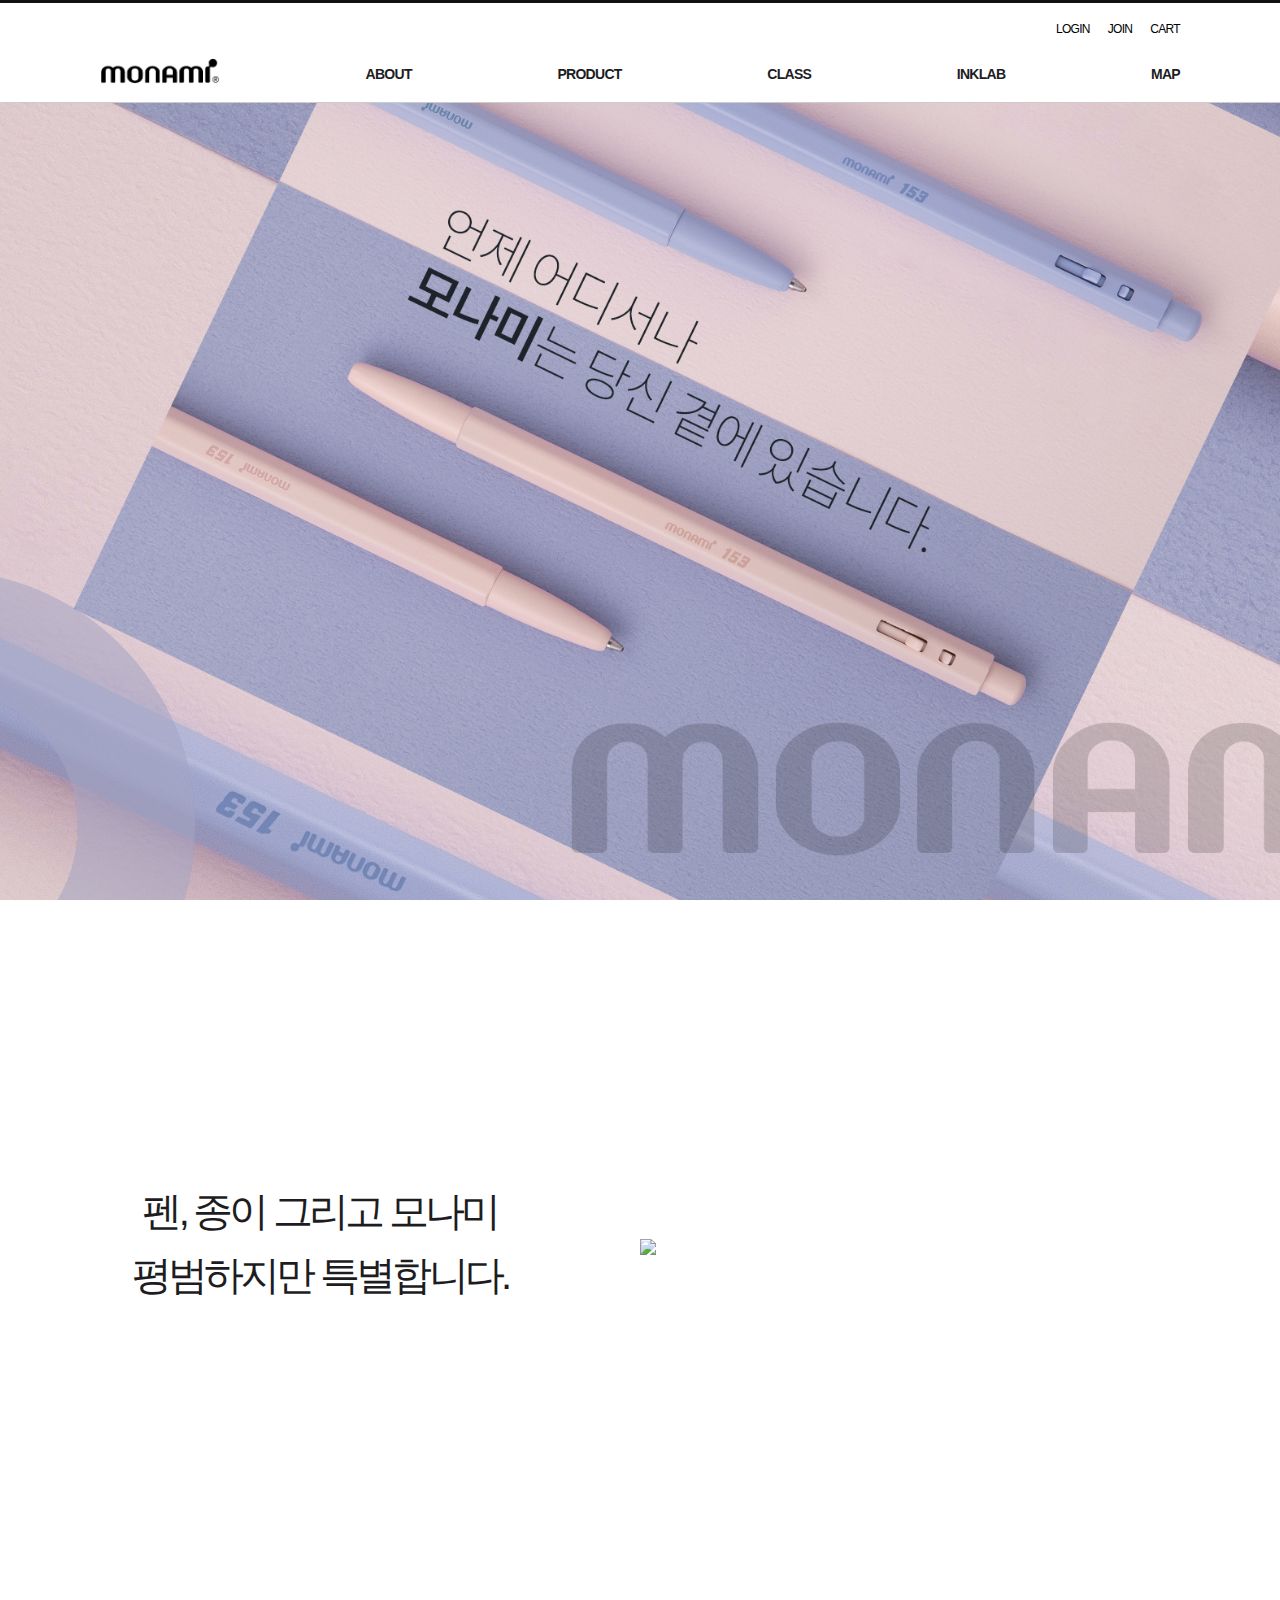
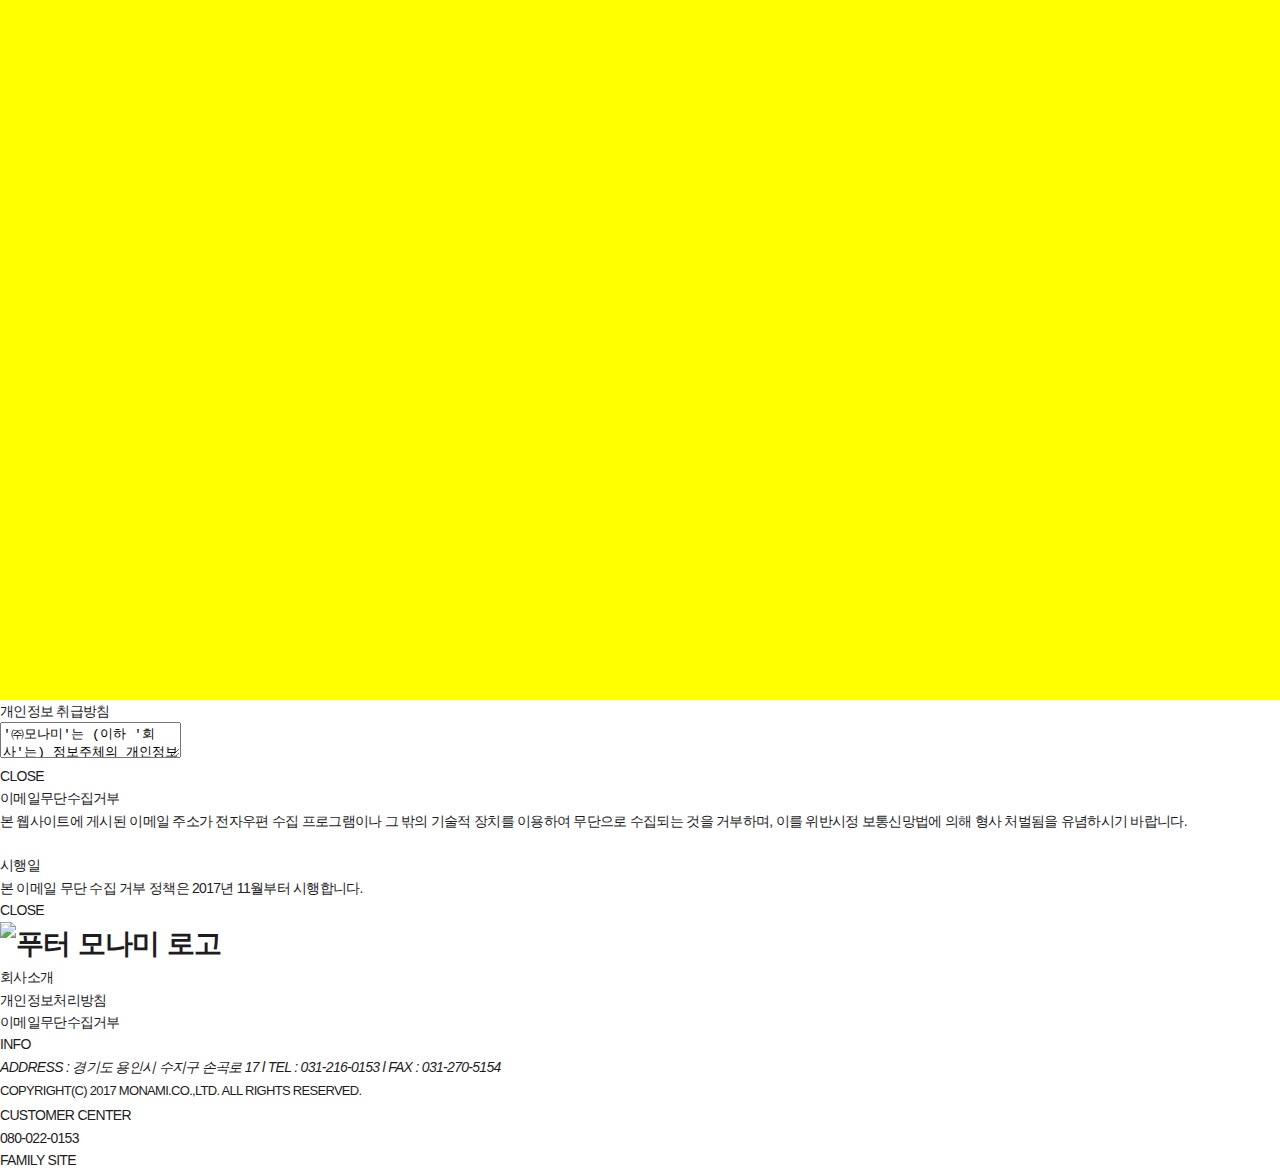
==== about.html @ 5be0d960 "모나미 index 페이지 완성" ====
<!DOCTYPE html>
<html lang="en">
<head>
    <meta charset="UTF-8">
    <meta name="viewport" content="width=device-width, initial-scale=1.0">
    <link rel="stylesheet" href="css/default.css">
    <link rel="stylesheet" href="css/style.css">
    <script src="https://ajax.googleapis.com/ajax/libs/jquery/3.5.1/jquery.min.js"></script>
    <link href="https://fonts.googleapis.com/css2?family=Roboto:wght@100;300;500;900&display=swap" rel="stylesheet">
    <title>about</title>
</head>
<body>
    <div class="main__container">
    <header>

            <nav class="local-nav">
                <div class="local-nav-links">
                    <a href="#">LOGIN</a>
                    <a href="#">JOIN</a>
                    <a href="#">CART</a>
                </div><!--end of local-nav-links-->
            </nav><!--end of local-nav-->

            <nav class="global-nav">
                <div>
                    <ul class="global-nav-links">
                        <a href="index.html" class="product-name"><img src="images/logo.png"></a>
                        <li class="drop"><a href="#" class="global-nav-item">ABOUT</a></li>
                        <li><a href="#" class="global-nav-item">PRODUCT</a></li>
                        <li><a href="#" class="global-nav-item">CLASS</a></li>
                        <li><a href="#" class="global-nav-item">INKLAB</a></li>
                        <li><a href="#" class="global-nav-item">MAP</a></li>
                    </ul>
                </div><!--end of global-nav-links-->
            </nav><!--end of global-nav-->
    </header>

    <section class="about__main">
    </section>

    
    <section class="about__con1">
            <!-- <nav class="about__con1__tit">모나미 소개</nav> -->
            <h2>펜, 종이 그리고 <b>모나미</b><br>평범하지만 특별합니다.</h2>
            <a><img src="images/paper_bg.jpg" /></a>
    </section>

    <section class="about__con2">
        <div></div>
    </section>

    <div class="foot">
	<div class="foot_pop">
		<div class="privacy">
			<div class="title">개인정보 취급방침</div>
			<div class="textarea">
				<textarea readonly="readonly">'㈜모나미'는 (이하 '회사'는) 정보주체의 개인정보를 중요시하며, "정보통신망 이용촉진 및 정보보호"에 관한 법률을 준수하고 있습니다. 회사는 개인정보취급방침을 통하여 고객님께서 제공하시는 개인정보가 어떠한 용도와 방식으로 이용되고 있으며, 개인정보보호를 위해 어떠한 조치가 취해지고 있는지 알려드립니다. 회사는 개인정보취급방침을 개정하는 경우 웹사이트 공지사항(또는 개별공지)을 통하여 공지할 것입니다.
＊ ㈜모나미의 개인정보 처리방침은 다음과 같은 내용을 담고 있습니다.

1. 수집하는 개인정보 항목 및 수집방법 
회사는 제품 문의, 제안사항, 불만사항 접수 등을 위해 아래와 같은 개인정보를 수집하고 있습니다. 
- 필수항목 : 이름, 이메일
- 선택항목 : 연락처
(단, 정보주체의 기본적 인권 침해의 우려가 있는 민감한 인종 및 민족, 사상 및 신조, 출신지 및 본적지, 정치적 성향 및 범죄기록,건강상태 및 성생활 등의 개인정보는 수집하지 않습니다.) 
또한, 서비스 이용 과정에서 아래와 같은 정보들이 생성되어 수집될 수 있습니다.
- 개인정보 추가 수집에 대해 별도 동의를 받는 경우 
- 수집방법 : 홈페이지 ’문의하기(Contact Us)’ 서비스를 통한 수집

2. 개인정보 수집 및 이용목적
회사는 수집한 개인정보를 다음의 목적을 위해 활용합니다.
이용목적 : 질의자가 문의한 답변 전달, 본인의 의사표시 사항 처리, 불만사항 처리, 기타 원활한 의사소통 경로 확보 (이용 목적이 변경될 시에는 사전동의를 구할 예정입니다.)

3. 개인정보의 제공 및 공유
회사는 정보주체들의 개인정보를 개인정보의 수집목적 및 이용목적에서 고지한 범위내에서 사용하며, 정보주체의 사전 동의 없이는 범위를 초과하여 이용하거나 원칙적으로 정보주체의 개인정보를 외부에 공개하지 않습니다. 다만, 아래의 경우에는 예외로 합니다. 
- 정보주체들이 사전에 동의한 경우
- 법령의 규정에 의거하거나, 수사 목적으로 법령에 정해진 절차와 방법에 따라 수사기관의 요구가 있는 경우

4. 개인정보의 보유 및 이용기간
정보주체 개인정보는 원칙적으로, 개인정보의 수집 및 이용목적이 달성된 후에는 해당 정보를 지체 없이 파기합니다. 단, ‘회사’ 내부 방침 또는 정보주체로부터 개인정보 수집 시 동의 받은 개인정보 보유/이용기간, 관련법령의 규정 내에서 개인정보를 처리/보유합니다. 일정기간 동안 보존해야 하는 정보에 대해 아래와 같은 사유로 인하여 보존하고 있습니다.
- 보존항목 : (필수) 이름, 이메일, 제목, 내용 / (선택) 연락처, 첨부파일 
- 보유근거 : 정보주체 동의
- 보유 및 이용기간 : 3년

5. 개인정보의 파기절차 및 방법
회사는 원칙적으로 개인정보수집 및 이용목적이 달성된 후에는 해당정보를 지체없이 파기합니다. 파기절차 및 방법은 다음과 같습니다.
- 파기절차 
 : 정보주체가 서비스 신청, 문의상담 등을 위하여 입력하신 정보는 목적이 달성된 후 별도의 DB로 옮겨져(종이의 경우 별도의 서류함) 내부 방침 및 기타 관련 법령에 의한 정보보호 사유에 따라(보유 및 이용기간 참조) 일정기간 저장된 후 파기되어집니다.
 : 동 개인정보는 법률에 의한 경우가 아니고서는 보유되어지는 이외의 다른 목적으로 이용되지 않습니다. 
- 파기방법 
 : 전자적 파일형태로 저장된 개인정보는 기록을 재생할 수 없는 기술적 방법을 사용하여 삭제합니다.
 : 종이에 출력된 개인정보는 분쇄기로 분쇄하거나 소각합니다. 

6. 정보주체 및 법정대리인의 권리와 그 행사방법
정보주체는 언제든지 등록되어 있는 자신의 개인정보를 조회하거나 수정할 수 있으며 삭제를 요청할 수 있습니다.
혹은 개인정보보호책임자에게 서면, 전화 또는 이메일로 정정을 요청하시면, 본인 확인 절차 후에 조치하겠습니다. 
정보주체가 개인정보의 오류 등에 대한 정정 또는 삭제를 요구한 경우에는 회사는 정정 또는 삭제를 완료할 때까지 당해 개인정보를 이용하거나 제공하지 않습니다.
권리 행사는 정보주체의 법정대리인이나 위임을 받은 자 등 대리인을 통하여 하실 수 있습니다. 이 경우 개인정보 보호법 시행규칙 별지 제11호 서식에 따른 위임장을 제출하셔야 합니다.

7. 개인정보 자동 수집장치의 설치,운영 및 그 거부에 관한 사항
당사는 쿠키를 사용하지 않습니다. 

8. 개인정보 보호책임자 및 담당부서 안내  
회사는 고객의 개인정보를 보호하고 개인정보와 관련한 불만을 처리하기 위하여 아래와 같이 관련 부서 및 개인정보관리책임자를 지정하고 있습니다. 
- 개인정보담당부서 
  : 부서명 : 마케팅팀
  : 전화번호 : 080-022-0153 / 031-216-0153 
  : 이메일 : help2@monami.com 
- 개인정보보호책임자
  : 성명 : 신동호 팀장
  : 전화번호 : 080-022-0153
  : 이메일 : dhshin@monami.com 

귀하께서는 회사의 서비스를 이용하시며 발생하는 모든 개인정보보호 관련 민원을 개인정보관리책임자 혹은 담당부서로 신고하실 수 있습니다. 회사는 정보주체들의 신고사항에 대해 신속하게 충분한 답변을 드릴 것입니다. 기타 개인정보침해에 대한 신고나 상담이 필요하신 경우에는 아래 기관에 문의하시기 바랍니다. 
개인분쟁조정위원회 (http://www.1336.or.kr)
정보보호마크인증위원회 (http://www.eprivacy.or.kr)
대검찰청 인터넷범죄수사센터 (http://icic.sppo.go.kr)
경찰청 사이버테러대응센터 (http://www.ctrc.go.kr) 

9. 고지의 의무
현 개인정보 처리방침 내용 추가, 삭제 및 수정이 있을 시에는 개정 최소 7일전부터 홈페이지의 ‘공지사항’을 통해 고지할 것입니다. 
개인정보취급방침 시행일자 : 2018년 08월 02일 
 </textarea>
			</div>
			<div class="btn_close"><a>CLOSE</a></div>
		</div>
		<div class="email">
			<div class="title">이메일무단수집거부</div>
			<div class="textarea">
				본 웹사이트에 게시된 이메일 주소가 전자우편 수집 프로그램이나 그 밖의 기술적 장치를 이용하여 무단으로 수집되는 것을 거부하며, 이를 위반시정 보통신망법에 의해 형사 처벌됨을 유념하시기 바랍니다.
<br><br>
<div class="tit">시행일</div>

본 이메일 무단 수집 거부 정책은 2017년 11월부터 시행합니다.
			</div>
			<div class="btn_close"><a>CLOSE</a></div>
		</div>
	</div>
	<div class="foot_top">
		<h1><img src="/images/common/foot_logo.jpg" alt="푸터 모나미 로고"></h1>
		<ul class="fm">
			<li><a href="/about/ceo.php">회사소개</a></li>
			<li><a class="privacy_pop">개인정보처리방침</a></li>
			<li><a class="email_pop">이메일무단수집거부</a></li>
		</ul>
	</div>
	<div class="foot_btm">
		<div class="info">
			<div class="tit">INFO</div>
			<address>
				ADDRESS : 경기도 용인시 수지구 손곡로 17 <span>l</span>
				TEL : 031-216-0153 <span>l</span>
				FAX : 031-270-5154
			</address>
			<p class="copy">COPYRIGHT(C) 2017 MONAMI.CO.,LTD. ALL RIGHTS RESERVED.</p>
		</div>
		<div class="cc">
			<div class="tit">CUSTOMER CENTER</div>
			<div class="cc_tel">080-022-0153</div>
		</div>
		<div class="fam_site">
			<a>FAMILY SITE</a>
			<ul style="display: none;">
				<li><a href="http://www.monamimall.com" target="_blank">모나미몰</a></li>
				<li><a href="http://www.mon-arte.com" target="_blank">모나르떼</a></li>
				<li><a href="http://monamiconcept.com" target="_blank">모나미 컨셉스토어</a></li>
				<li><a href="http://www.hangso.co.kr" target="_blank">주식회사 항소</a></li>
				<li><a href="http://www.monamistation.com/main.do" target="_blank">모나미 스테이션</a></li>
				<li><a href="http://www.monami.co.kr/art_contest/contest/introduction.asp" target="_blank">환경사랑 미술대회</a></li>
				<li><a href="http://mpms.monami.com" target="_blank">모나미 기업서비스</a></li>
			</ul>
		</div>
	</div>

</div>
    <script src="js/index.js"></script>
    </a>
</body>
</html>
---- css/default.css ----
@charset 'utf-8';

html {
	font-family: 'Apple SD Gothic Neo', Roboto, 'Noto Sans KR', NanumGothic, 'Malgun Gothic', sans-serif;
	line-height: 1.2;
	word-wrap: break-word;
	font-weight: 400;
	font-family: 'Noto Sans KR', sans-serif;
    font-size:14px;
}
body {
	-webkit-font-smoothing: antialiased;
	overflow-x: hidden;
    color:rgb(29,29,31);
    letter-spacing: -0.05em;
	background: white;
}
html, body, div, span, applet, object, iframe,
h1, h2, h3, h4, h5, h6, p, blockquote, pre,
a, abbr, acronym, address, big, cite, code,
del, dfn, em, img, ins, kbd, q, s, samp,
small, strike, strong, sub, sup, tt, var,
b, u, i, center,
dl, dt, dd, ol, ul, li,
fieldset, form, label, legend,
table, caption, tbody, tfoot, thead, tr, th, td,
article, aside, canvas, details, embed,
figure, figcaption, footer, header, hgroup,
menu, nav, output, ruby, section, summary,
time, mark, audio, video {
	margin: 0;
	padding: 0;
	border: 0;
	line-height: 1.6;
	
}
article, aside, details, figcaption, figure, footer, header, hgroup, menu, nav, section {
	display: block;
}
div, span, article, section, header, footer, aside, p, ul, li, fieldset, legend, label, a, nav, form {
	box-sizing: border-box;
	color:rgb(29,29,31);
    text-decoration: none;
}
ol, ul, li {
	list-style: none;
}
table {
	border-collapse: collapse;
	border-spacing: 0;
}
img {
	max-width: 100%;
	height: auto;
	border: 0;
}
button {
	border: 0;
	background: transparent;
	cursor: pointer;
}
---- css/style.css ----
/************************************ 내부 스타일 넣기 시작 *************************************/
p{
    line-height: 2;
    font-size:13px;
    color:rgb(29,29,31);
}

a{
    color:rgb(29,29,31);
    text-decoration: none;
    cursor: pointer;
}

h2{
  font-size:40px;
  font-weight: 300;
  margin-bottom: 15px;
}

video{
  min-width: 100%;
  z-index: 1;
}
header{
  width:100%;
  height: 100px;
  position: fixed;
  z-index: 4;
}

.main__container header{
  width:100%;
  background:white;
  border-top:3px solid #111;
  top:0;
  left:0;
  width:100%;
  position: relative;
  position: fixed;
  box-sizing: content-box;
}

.about__main{
  margin-top:100px;
  height: 800px;
  background-image: url('../images/about_main.jpg');
  background-size:cover;
  background-repeat: no-repeat;
  background-position:center;
  display: flex;
  justify-content: center;
  align-items: center;
}

.local-nav {
	position: absolute;
	top: 0px;
	left: 0;
	z-index: 10;
	width: 100%;
	height: 54px;
	padding: 0 1rem;
}

.global-nav {
	position: absolute;
	top: 55px;
	left: 0;
	z-index: 11;
	width: 100%;
	height: 45px;
	padding: 0 1rem;
	border-bottom: 1px solid rgba(0,0,0,0.2);
}

.global-nav-links, .local-nav-links{
    display:flex; /* flex를 써주면 자동가로정렬 */
    align-items: center; /* 아이템 수직 가운데 정렬 */
    justify-content: flex-end;
    height: 100%; /* 부모요소와 같게 높이를 맞춰줘야 수직으로 가운데 정렬이 가능 */
    max-width: 1080px;
    margin:0 auto;
}


.global-nav-links{
    justify-content: space-between; /* 컨텐츠를 같은 간격으로 띄워주기 */
    font-weight:600;
}

.product-name{
  width:120px;
}


.local-nav-links a:not(.product-name){ /* :not() 괄호안의 요소를 제외하고 css 적용 */
    margin-left:1.5em;
    /* color:#9b9a9a; */
    color:black;
    font-size:12px;
}

.logo{
   width:100px;
   height: 50px;
   position: absolute;
   top:10%;
   left:2%;
}

.main_con{
    height: 100vh;
    width: 100%;
    background: #fff;
    overflow: hidden;
}


/*************************drop down 메뉴*********************************/

.drop{
  position: relative;
}

.drop .global-nav-item:hover{
  display: block;
}

.dropmenu{
  position: absolute;
  top:50px;
  display: none;
  background:white;
  width:100%;
}




/****************************** index menu 애니메이션 *******************************/

.container a {
  display: inline-block;
  position: relative;
  text-align: center;
  color: rgb(29,29,31);
  text-decoration: none;
  font-size: 30px;
  overflow: hidden;
  top: 5px;
}
.container a:after {
  content: "";
  position: absolute;
  background: #ff5252;
  height: 2px;
  width: 0%;
  transform: translateX(-50%);
  left: 50%;
  bottom: 0;
  -webkit-transition: 0.35s ease;
  transition: 0.35s ease;
}
.container a:hover:after, .container a:focus:after, .container a:active:after {
  width: 100%;
}



.button_container {
  position: fixed;
  top: 5%;
  right: 2%;
  height: 27px;
  width: 35px;
  cursor: pointer;
  z-index: 100;
  transition: opacity 0.25s ease;
}
.button_container:hover {
  opacity: 0.7;
}
.button_container.active .top {
  transform: translateY(11px) translateX(0) rotate(45deg);
  background: #fff;
}
.button_container.active .middle {
  opacity: 0;
  background: #fff;
}
.button_container.active .bottom {
  transform: translateY(-11px) translateX(0) rotate(-45deg);
  background: #fff;
}
.button_container span {
  background: white;
  border: none;
  height: 1px;
  width: 100%;
  position: absolute;
  top: 0;
  left: 0;
  transition: all 0.35s ease;
  cursor: pointer;
}
.button_container span:nth-of-type(2) {
  top: 11px;
}
.button_container span:nth-of-type(3) {
  top: 22px;
}

.button_container_black{
  display: none;
}

.overlay {
  position: fixed;
  z-index: 3;
  background: rgb(29,29,31);
  top: 0;
  left: 0;
  width: 100%;
  height: 0%;
  opacity: 0;
  visibility: hidden;
  transition: opacity 0.35s, visibility 0.35s, height 0.35s;
  overflow: hidden;
}
.overlay.open {
  opacity: 0.9;
  visibility: visible;
  height: 100%;
}
.overlay.open li {
          animation: fadeInRight 0.5s ease forwards;
          animation-delay: 0.35s;
}
.overlay.open li:nth-of-type(2) {
          animation-delay: 0.4s;
}
.overlay.open li:nth-of-type(3) {
          animation-delay: 0.45s;
}
.overlay.open li:nth-of-type(4) {
          animation-delay: 0.5s;
}


.overlay nav{
  position: relative;
  height: 40%;
  top: 50%;
  transform: translateY(-50%);
  font-family: 'Noto Sans KR', sans-serif;
  font-size:20px;
  font-weight: 100;
  text-align: center;
}
.overlay ul {
  list-style: none;
  padding: 0;
  margin: 0 auto;
  display: inline-block;
  position: relative;
  height: 100%;
}
.overlay ul li {
  display: block;
  height: 25%;
  height: calc(100% / 4);
  min-height: 20px;
  position: relative;
  opacity: 0;
}
.overlay ul li a {
  display: block;
  position: relative;
  color: #fff;
  text-decoration: none;
  overflow: hidden;
}
.overlay ul li a:hover:after, .overlay ul li a:focus:after, .overlay ul li a:active:after {
  width: 100%;
}
.overlay ul li a:after {
  content: "";
  position: absolute;
  bottom: 0;
  left: 50%;
  width: 0%;
  transform: translateX(-50%);
  height: 3px;
  background: #fff;
  transition: 0.35s;
}


/*********************** about__con영역 *************************/

.about__con1__tit{
  font-family: 'Roboto';
  font-size:35px;
  font-weight: 900px;
  letter-spacing: -3px;
  border-bottom:3px solid #111;
  width:100%;
  text-align:right;
  margin-bottom:50px;
}


.about__con1{
  display: flex;
  align-items: center;
  /* max-width: 1080px; */
  height: 700px;
  margin:0 auto;
}


.about__con1 h2{
  width: 50%;
  letter-spacing: -3.8px;
  text-align: center;
}

.about__con1 a{
  width:50%;
}

.about__con2{
  display: flex;
  justify-content: center;
  align-items: center;
  max-width: 100%;
  height: 700px;
  background-color: yellow;
}



/***************************** footer 영역*****************************/
footer{
  display:flex; 
  flex-direction:column;
}

.footer__con{
  flex:1 auto;
  height: 200px;
  background:black;
}

@-webkit-keyframes fadeInRight {
  0% {
    opacity: 0;
    left: 20%;
  }
  100% {
    opacity: 1;
    left: 0;
  }
}

@keyframes fadeInRight {
  0% {
    opacity: 0;
    left: 20%;
  }
  100% {
    opacity: 1;
    left: 0;
  }
}



/* 모바일에 사용될 미디어쿼리
@media (max-width: 768px) {
  .button_container {
    display: block;
    top: 7%;
    height: 22px;
    width: 30px;
  }

  .button_container.active .top {
    background: black;
  }
  .button_container.active .middle {
    background: black;
  }
  .button_container.active .bottom {
    background:black;
  }
  .button_container span {
    background: black;
  }
  .global-nav li{
    display: none;
  }
  .button_container{
    top:60px;
  }
} */
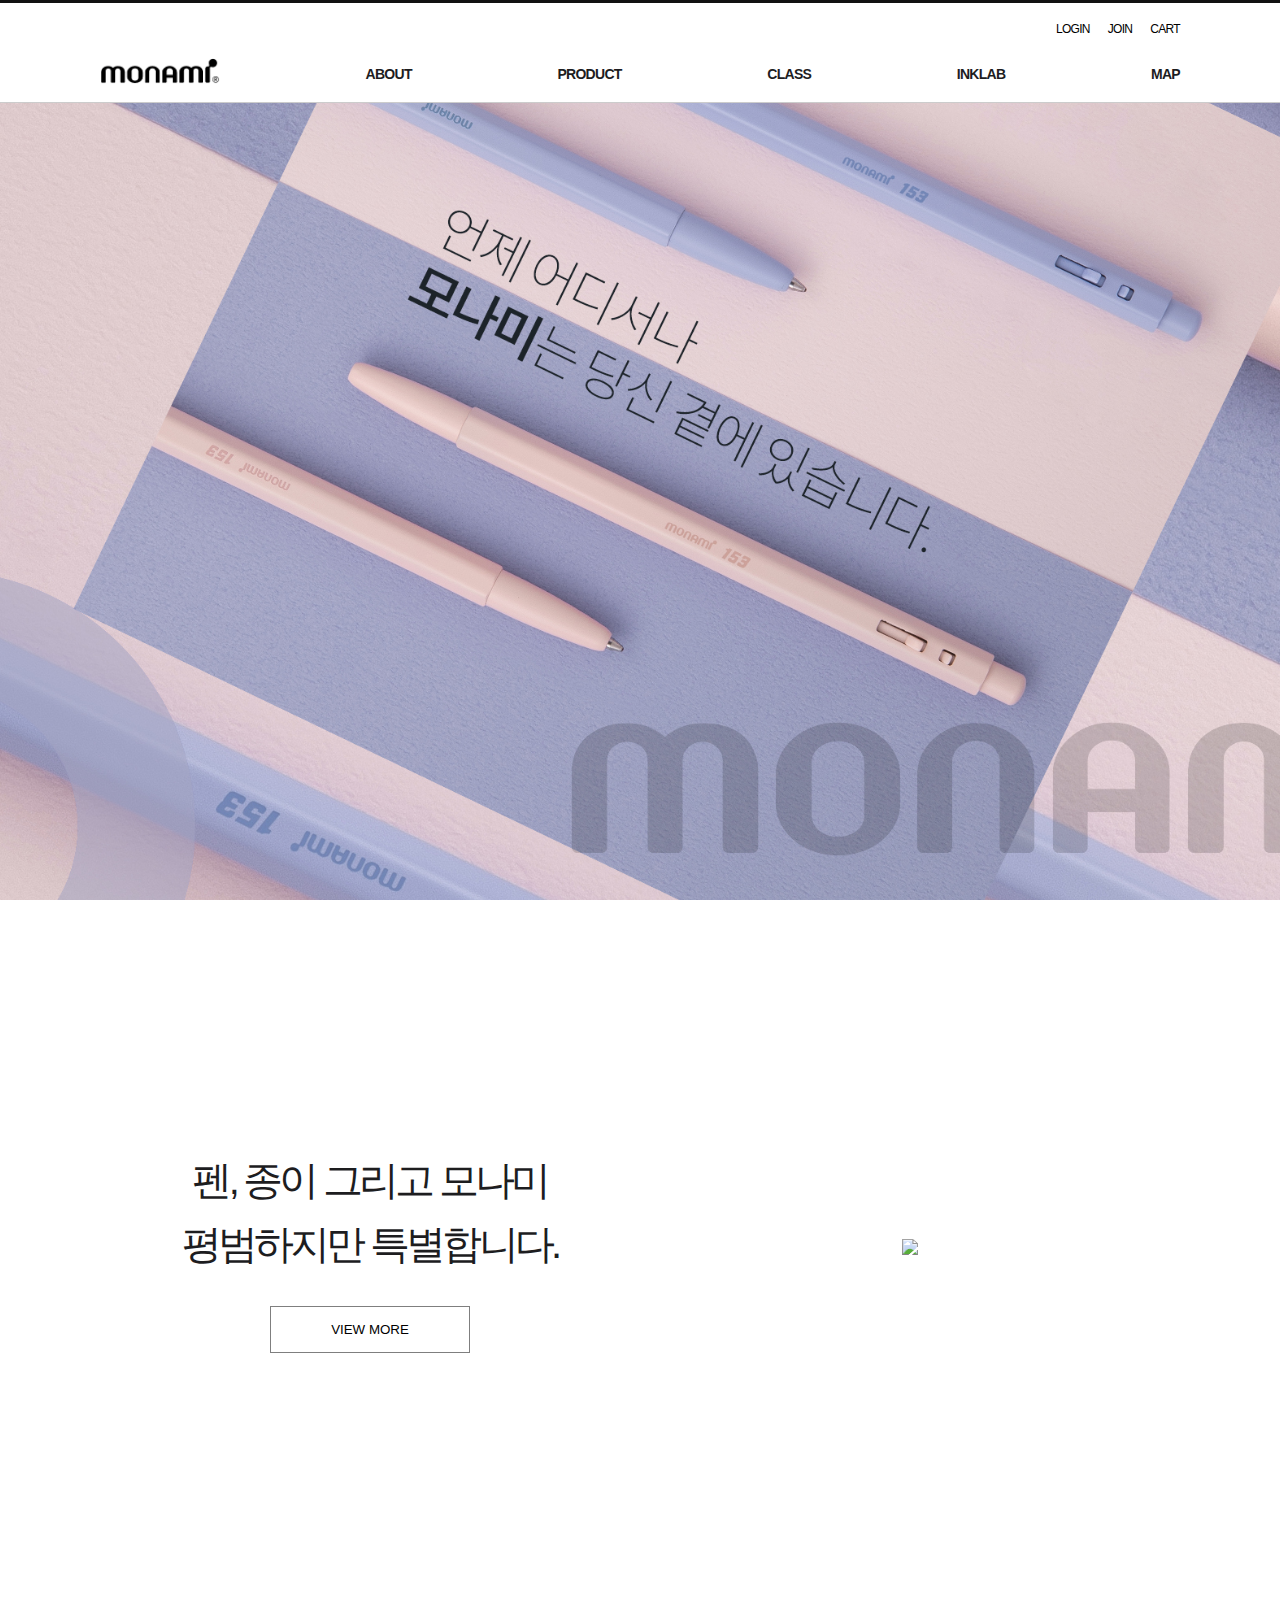
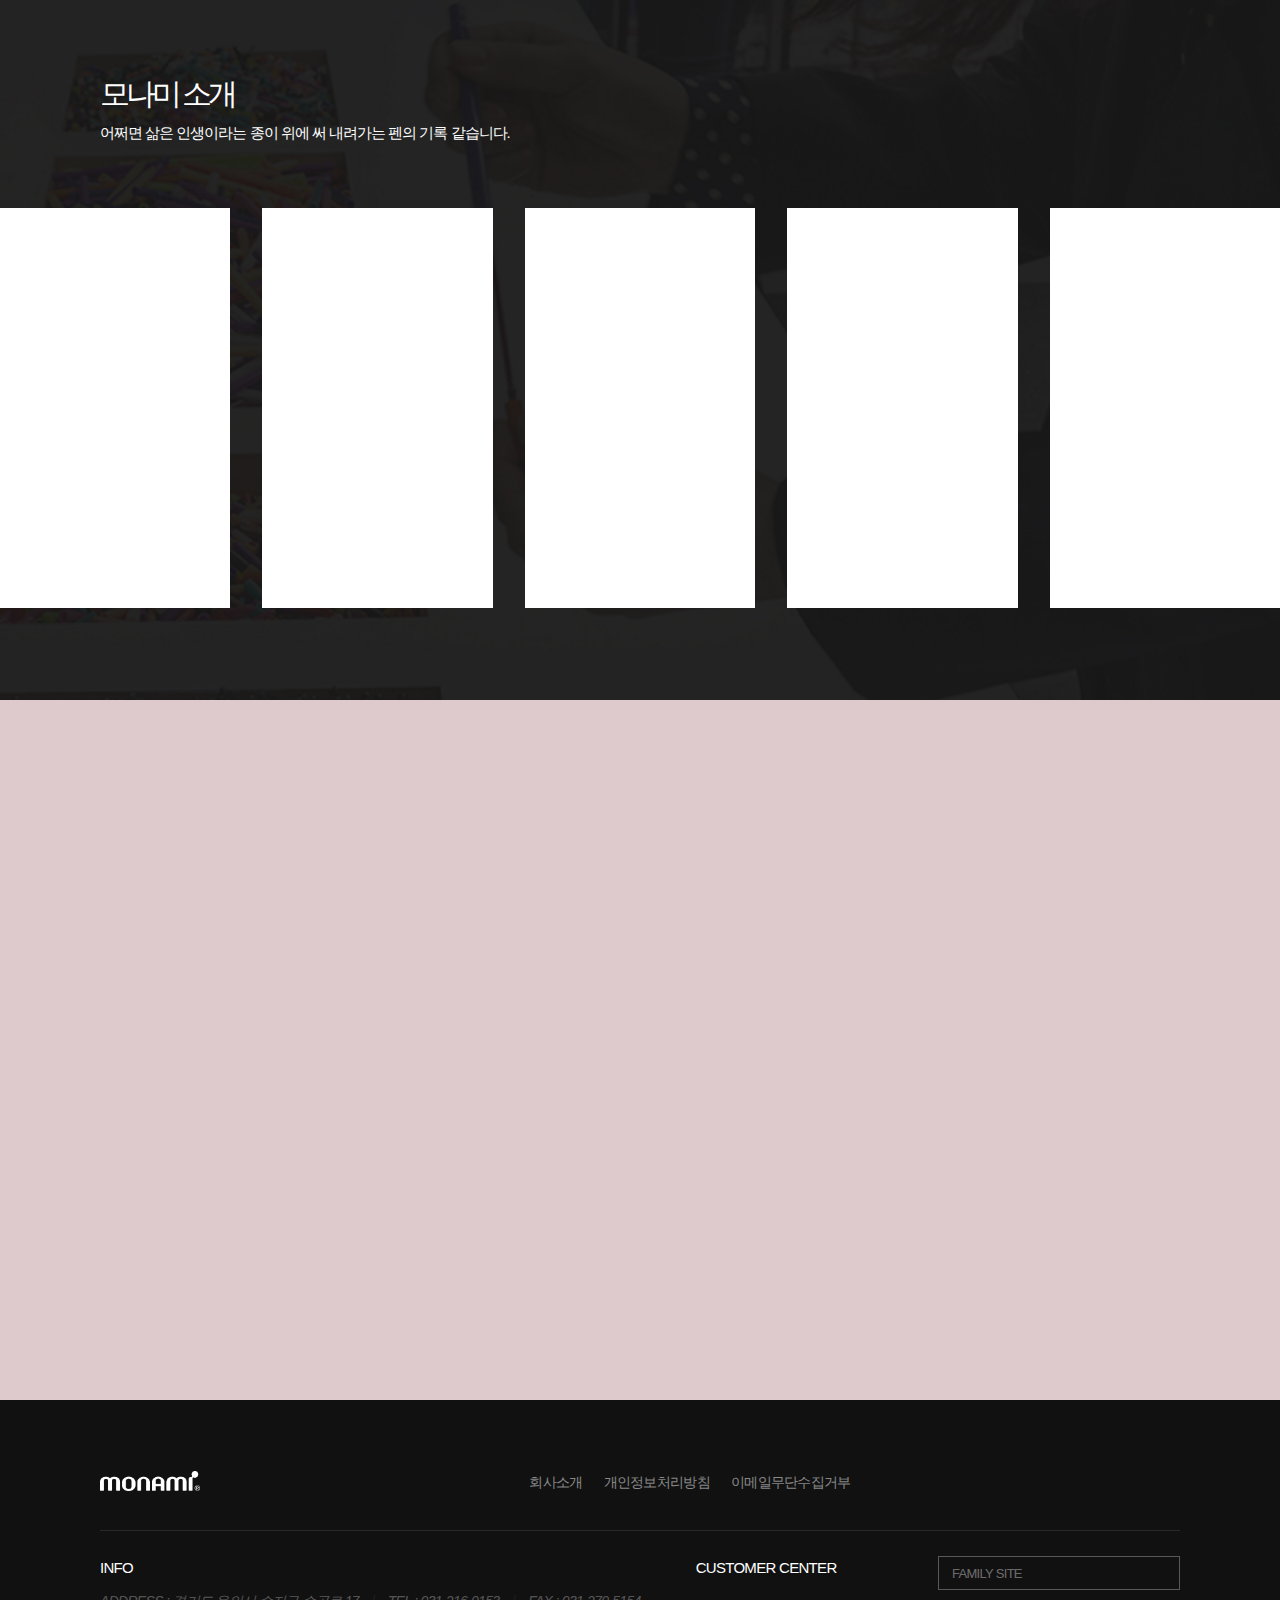
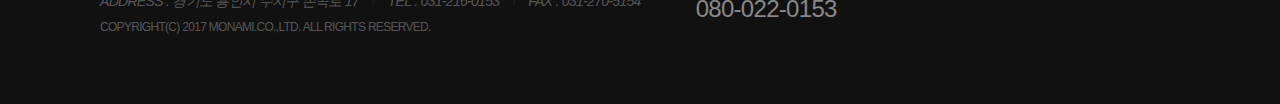
==== commit 0d4e120f: "about_con2 추가" ====
--- a/about.html
+++ b/about.html
@@ -40,86 +40,109 @@
 
     
     <section class="about__con1">
-            <!-- <nav class="about__con1__tit">모나미 소개</nav> -->
+        <div>
             <h2>펜, 종이 그리고 <b>모나미</b><br>평범하지만 특별합니다.</h2>
+            <button class="view__more">VIEW MORE </button>
+        </div>
+        <div>
             <a><img src="images/paper_bg.jpg" /></a>
+        </div>
     </section>
 
     <section class="about__con2">
-        <div></div>
-    </section>
-
+        <div class="about__con2__tit">
+            <nav>모나미 소개</nav>
+            <p>어쩌면 삶은 인생이라는 종이 위에 써 내려가는 펜의 기록 같습니다.</p>
+        </div> 
+        <div class="about__con2__img">
+            <!-- <a><img src="http://monamiconcept.com/wp-content/uploads/2017/12/mnm_96A5477_2.jpg"></a>
+            <a><img src="http://monamiconcept.com/wp-content/uploads/2017/12/mnm_96A5477_2.jpg"></a>
+            <a><img src="http://monamiconcept.com/wp-content/uploads/2017/12/mnm_96A5477_2.jpg"></a> -->
+            <a></a>
+            <a></a>
+            <a></a>
+            <a></a>
+            <a></a>
+        </div>
+    </section>
+
+    <section class="about__con3">
+
+    </section>
+
+
+    <footer>
     <div class="foot">
 	<div class="foot_pop">
 		<div class="privacy">
 			<div class="title">개인정보 취급방침</div>
 			<div class="textarea">
-				<textarea readonly="readonly">'㈜모나미'는 (이하 '회사'는) 정보주체의 개인정보를 중요시하며, "정보통신망 이용촉진 및 정보보호"에 관한 법률을 준수하고 있습니다. 회사는 개인정보취급방침을 통하여 고객님께서 제공하시는 개인정보가 어떠한 용도와 방식으로 이용되고 있으며, 개인정보보호를 위해 어떠한 조치가 취해지고 있는지 알려드립니다. 회사는 개인정보취급방침을 개정하는 경우 웹사이트 공지사항(또는 개별공지)을 통하여 공지할 것입니다.
-＊ ㈜모나미의 개인정보 처리방침은 다음과 같은 내용을 담고 있습니다.
-
-1. 수집하는 개인정보 항목 및 수집방법 
-회사는 제품 문의, 제안사항, 불만사항 접수 등을 위해 아래와 같은 개인정보를 수집하고 있습니다. 
-- 필수항목 : 이름, 이메일
-- 선택항목 : 연락처
-(단, 정보주체의 기본적 인권 침해의 우려가 있는 민감한 인종 및 민족, 사상 및 신조, 출신지 및 본적지, 정치적 성향 및 범죄기록,건강상태 및 성생활 등의 개인정보는 수집하지 않습니다.) 
-또한, 서비스 이용 과정에서 아래와 같은 정보들이 생성되어 수집될 수 있습니다.
-- 개인정보 추가 수집에 대해 별도 동의를 받는 경우 
-- 수집방법 : 홈페이지 ’문의하기(Contact Us)’ 서비스를 통한 수집
-
-2. 개인정보 수집 및 이용목적
-회사는 수집한 개인정보를 다음의 목적을 위해 활용합니다.
-이용목적 : 질의자가 문의한 답변 전달, 본인의 의사표시 사항 처리, 불만사항 처리, 기타 원활한 의사소통 경로 확보 (이용 목적이 변경될 시에는 사전동의를 구할 예정입니다.)
-
-3. 개인정보의 제공 및 공유
-회사는 정보주체들의 개인정보를 개인정보의 수집목적 및 이용목적에서 고지한 범위내에서 사용하며, 정보주체의 사전 동의 없이는 범위를 초과하여 이용하거나 원칙적으로 정보주체의 개인정보를 외부에 공개하지 않습니다. 다만, 아래의 경우에는 예외로 합니다. 
-- 정보주체들이 사전에 동의한 경우
-- 법령의 규정에 의거하거나, 수사 목적으로 법령에 정해진 절차와 방법에 따라 수사기관의 요구가 있는 경우
-
-4. 개인정보의 보유 및 이용기간
-정보주체 개인정보는 원칙적으로, 개인정보의 수집 및 이용목적이 달성된 후에는 해당 정보를 지체 없이 파기합니다. 단, ‘회사’ 내부 방침 또는 정보주체로부터 개인정보 수집 시 동의 받은 개인정보 보유/이용기간, 관련법령의 규정 내에서 개인정보를 처리/보유합니다. 일정기간 동안 보존해야 하는 정보에 대해 아래와 같은 사유로 인하여 보존하고 있습니다.
-- 보존항목 : (필수) 이름, 이메일, 제목, 내용 / (선택) 연락처, 첨부파일 
-- 보유근거 : 정보주체 동의
-- 보유 및 이용기간 : 3년
-
-5. 개인정보의 파기절차 및 방법
-회사는 원칙적으로 개인정보수집 및 이용목적이 달성된 후에는 해당정보를 지체없이 파기합니다. 파기절차 및 방법은 다음과 같습니다.
-- 파기절차 
- : 정보주체가 서비스 신청, 문의상담 등을 위하여 입력하신 정보는 목적이 달성된 후 별도의 DB로 옮겨져(종이의 경우 별도의 서류함) 내부 방침 및 기타 관련 법령에 의한 정보보호 사유에 따라(보유 및 이용기간 참조) 일정기간 저장된 후 파기되어집니다.
- : 동 개인정보는 법률에 의한 경우가 아니고서는 보유되어지는 이외의 다른 목적으로 이용되지 않습니다. 
-- 파기방법 
- : 전자적 파일형태로 저장된 개인정보는 기록을 재생할 수 없는 기술적 방법을 사용하여 삭제합니다.
- : 종이에 출력된 개인정보는 분쇄기로 분쇄하거나 소각합니다. 
-
-6. 정보주체 및 법정대리인의 권리와 그 행사방법
-정보주체는 언제든지 등록되어 있는 자신의 개인정보를 조회하거나 수정할 수 있으며 삭제를 요청할 수 있습니다.
-혹은 개인정보보호책임자에게 서면, 전화 또는 이메일로 정정을 요청하시면, 본인 확인 절차 후에 조치하겠습니다. 
-정보주체가 개인정보의 오류 등에 대한 정정 또는 삭제를 요구한 경우에는 회사는 정정 또는 삭제를 완료할 때까지 당해 개인정보를 이용하거나 제공하지 않습니다.
-권리 행사는 정보주체의 법정대리인이나 위임을 받은 자 등 대리인을 통하여 하실 수 있습니다. 이 경우 개인정보 보호법 시행규칙 별지 제11호 서식에 따른 위임장을 제출하셔야 합니다.
-
-7. 개인정보 자동 수집장치의 설치,운영 및 그 거부에 관한 사항
-당사는 쿠키를 사용하지 않습니다. 
-
-8. 개인정보 보호책임자 및 담당부서 안내  
-회사는 고객의 개인정보를 보호하고 개인정보와 관련한 불만을 처리하기 위하여 아래와 같이 관련 부서 및 개인정보관리책임자를 지정하고 있습니다. 
-- 개인정보담당부서 
-  : 부서명 : 마케팅팀
-  : 전화번호 : 080-022-0153 / 031-216-0153 
-  : 이메일 : help2@monami.com 
-- 개인정보보호책임자
-  : 성명 : 신동호 팀장
-  : 전화번호 : 080-022-0153
-  : 이메일 : dhshin@monami.com 
-
-귀하께서는 회사의 서비스를 이용하시며 발생하는 모든 개인정보보호 관련 민원을 개인정보관리책임자 혹은 담당부서로 신고하실 수 있습니다. 회사는 정보주체들의 신고사항에 대해 신속하게 충분한 답변을 드릴 것입니다. 기타 개인정보침해에 대한 신고나 상담이 필요하신 경우에는 아래 기관에 문의하시기 바랍니다. 
-개인분쟁조정위원회 (http://www.1336.or.kr)
-정보보호마크인증위원회 (http://www.eprivacy.or.kr)
-대검찰청 인터넷범죄수사센터 (http://icic.sppo.go.kr)
-경찰청 사이버테러대응센터 (http://www.ctrc.go.kr) 
-
-9. 고지의 의무
-현 개인정보 처리방침 내용 추가, 삭제 및 수정이 있을 시에는 개정 최소 7일전부터 홈페이지의 ‘공지사항’을 통해 고지할 것입니다. 
-개인정보취급방침 시행일자 : 2018년 08월 02일 
- </textarea>
+                        <textarea readonly="readonly">'㈜모나미'는 (이하 '회사'는) 정보주체의 개인정보를 중요시하며, "정보통신망 이용촉진 및 정보보호"에 관한 법률을 준수하고 있습니다. 회사는 개인정보취급방침을 통하여 고객님께서 제공하시는 개인정보가 어떠한 용도와 방식으로 이용되고 있으며, 개인정보보호를 위해 어떠한 조치가 취해지고 있는지 알려드립니다. 회사는 개인정보취급방침을 개정하는 경우 웹사이트 공지사항(또는 개별공지)을 통하여 공지할 것입니다.
+                        ＊ ㈜모나미의 개인정보 처리방침은 다음과 같은 내용을 담고 있습니다.
+
+                        1. 수집하는 개인정보 항목 및 수집방법 
+                        회사는 제품 문의, 제안사항, 불만사항 접수 등을 위해 아래와 같은 개인정보를 수집하고 있습니다. 
+                        - 필수항목 : 이름, 이메일
+                        - 선택항목 : 연락처
+                        (단, 정보주체의 기본적 인권 침해의 우려가 있는 민감한 인종 및 민족, 사상 및 신조, 출신지 및 본적지, 정치적 성향 및 범죄기록,건강상태 및 성생활 등의 개인정보는 수집하지 않습니다.) 
+                        또한, 서비스 이용 과정에서 아래와 같은 정보들이 생성되어 수집될 수 있습니다.
+                        - 개인정보 추가 수집에 대해 별도 동의를 받는 경우 
+                        - 수집방법 : 홈페이지 ’문의하기(Contact Us)’ 서비스를 통한 수집
+
+                        2. 개인정보 수집 및 이용목적
+                        회사는 수집한 개인정보를 다음의 목적을 위해 활용합니다.
+                        이용목적 : 질의자가 문의한 답변 전달, 본인의 의사표시 사항 처리, 불만사항 처리, 기타 원활한 의사소통 경로 확보 (이용 목적이 변경될 시에는 사전동의를 구할 예정입니다.)
+
+                        3. 개인정보의 제공 및 공유
+                        회사는 정보주체들의 개인정보를 개인정보의 수집목적 및 이용목적에서 고지한 범위내에서 사용하며, 정보주체의 사전 동의 없이는 범위를 초과하여 이용하거나 원칙적으로 정보주체의 개인정보를 외부에 공개하지 않습니다. 다만, 아래의 경우에는 예외로 합니다. 
+                        - 정보주체들이 사전에 동의한 경우
+                        - 법령의 규정에 의거하거나, 수사 목적으로 법령에 정해진 절차와 방법에 따라 수사기관의 요구가 있는 경우
+
+                        4. 개인정보의 보유 및 이용기간
+                        정보주체 개인정보는 원칙적으로, 개인정보의 수집 및 이용목적이 달성된 후에는 해당 정보를 지체 없이 파기합니다. 단, ‘회사’ 내부 방침 또는 정보주체로부터 개인정보 수집 시 동의 받은 개인정보 보유/이용기간, 관련법령의 규정 내에서 개인정보를 처리/보유합니다. 일정기간 동안 보존해야 하는 정보에 대해 아래와 같은 사유로 인하여 보존하고 있습니다.
+                        - 보존항목 : (필수) 이름, 이메일, 제목, 내용 / (선택) 연락처, 첨부파일 
+                        - 보유근거 : 정보주체 동의
+                        - 보유 및 이용기간 : 3년
+
+                        5. 개인정보의 파기절차 및 방법
+                        회사는 원칙적으로 개인정보수집 및 이용목적이 달성된 후에는 해당정보를 지체없이 파기합니다. 파기절차 및 방법은 다음과 같습니다.
+                        - 파기절차 
+                        : 정보주체가 서비스 신청, 문의상담 등을 위하여 입력하신 정보는 목적이 달성된 후 별도의 DB로 옮겨져(종이의 경우 별도의 서류함) 내부 방침 및 기타 관련 법령에 의한 정보보호 사유에 따라(보유 및 이용기간 참조) 일정기간 저장된 후 파기되어집니다.
+                        : 동 개인정보는 법률에 의한 경우가 아니고서는 보유되어지는 이외의 다른 목적으로 이용되지 않습니다. 
+                        - 파기방법 
+                        : 전자적 파일형태로 저장된 개인정보는 기록을 재생할 수 없는 기술적 방법을 사용하여 삭제합니다.
+                        : 종이에 출력된 개인정보는 분쇄기로 분쇄하거나 소각합니다. 
+
+                        6. 정보주체 및 법정대리인의 권리와 그 행사방법
+                        정보주체는 언제든지 등록되어 있는 자신의 개인정보를 조회하거나 수정할 수 있으며 삭제를 요청할 수 있습니다.
+                        혹은 개인정보보호책임자에게 서면, 전화 또는 이메일로 정정을 요청하시면, 본인 확인 절차 후에 조치하겠습니다. 
+                        정보주체가 개인정보의 오류 등에 대한 정정 또는 삭제를 요구한 경우에는 회사는 정정 또는 삭제를 완료할 때까지 당해 개인정보를 이용하거나 제공하지 않습니다.
+                        권리 행사는 정보주체의 법정대리인이나 위임을 받은 자 등 대리인을 통하여 하실 수 있습니다. 이 경우 개인정보 보호법 시행규칙 별지 제11호 서식에 따른 위임장을 제출하셔야 합니다.
+
+                        7. 개인정보 자동 수집장치의 설치,운영 및 그 거부에 관한 사항
+                        당사는 쿠키를 사용하지 않습니다. 
+
+                        8. 개인정보 보호책임자 및 담당부서 안내  
+                        회사는 고객의 개인정보를 보호하고 개인정보와 관련한 불만을 처리하기 위하여 아래와 같이 관련 부서 및 개인정보관리책임자를 지정하고 있습니다. 
+                        - 개인정보담당부서 
+                        : 부서명 : 마케팅팀
+                        : 전화번호 : 080-022-0153 / 031-216-0153 
+                        : 이메일 : help2@monami.com 
+                        - 개인정보보호책임자
+                        : 성명 : 신동호 팀장
+                        : 전화번호 : 080-022-0153
+                        : 이메일 : dhshin@monami.com 
+
+                        귀하께서는 회사의 서비스를 이용하시며 발생하는 모든 개인정보보호 관련 민원을 개인정보관리책임자 혹은 담당부서로 신고하실 수 있습니다. 회사는 정보주체들의 신고사항에 대해 신속하게 충분한 답변을 드릴 것입니다. 기타 개인정보침해에 대한 신고나 상담이 필요하신 경우에는 아래 기관에 문의하시기 바랍니다. 
+                        개인분쟁조정위원회 (http://www.1336.or.kr)
+                        정보보호마크인증위원회 (http://www.eprivacy.or.kr)
+                        대검찰청 인터넷범죄수사센터 (http://icic.sppo.go.kr)
+                        경찰청 사이버테러대응센터 (http://www.ctrc.go.kr) 
+
+                        9. 고지의 의무
+                        현 개인정보 처리방침 내용 추가, 삭제 및 수정이 있을 시에는 개정 최소 7일전부터 홈페이지의 ‘공지사항’을 통해 고지할 것입니다. 
+                        개인정보취급방침 시행일자 : 2018년 08월 02일 
+                </textarea>
 			</div>
 			<div class="btn_close"><a>CLOSE</a></div>
 		</div>
@@ -127,52 +150,52 @@
 			<div class="title">이메일무단수집거부</div>
 			<div class="textarea">
 				본 웹사이트에 게시된 이메일 주소가 전자우편 수집 프로그램이나 그 밖의 기술적 장치를 이용하여 무단으로 수집되는 것을 거부하며, 이를 위반시정 보통신망법에 의해 형사 처벌됨을 유념하시기 바랍니다.
-<br><br>
-<div class="tit">시행일</div>
-
-본 이메일 무단 수집 거부 정책은 2017년 11월부터 시행합니다.
-			</div>
-			<div class="btn_close"><a>CLOSE</a></div>
-		</div>
-	</div>
-	<div class="foot_top">
-		<h1><img src="/images/common/foot_logo.jpg" alt="푸터 모나미 로고"></h1>
-		<ul class="fm">
-			<li><a href="/about/ceo.php">회사소개</a></li>
-			<li><a class="privacy_pop">개인정보처리방침</a></li>
-			<li><a class="email_pop">이메일무단수집거부</a></li>
-		</ul>
-	</div>
-	<div class="foot_btm">
-		<div class="info">
-			<div class="tit">INFO</div>
-			<address>
-				ADDRESS : 경기도 용인시 수지구 손곡로 17 <span>l</span>
-				TEL : 031-216-0153 <span>l</span>
-				FAX : 031-270-5154
-			</address>
-			<p class="copy">COPYRIGHT(C) 2017 MONAMI.CO.,LTD. ALL RIGHTS RESERVED.</p>
-		</div>
-		<div class="cc">
-			<div class="tit">CUSTOMER CENTER</div>
-			<div class="cc_tel">080-022-0153</div>
-		</div>
-		<div class="fam_site">
-			<a>FAMILY SITE</a>
-			<ul style="display: none;">
-				<li><a href="http://www.monamimall.com" target="_blank">모나미몰</a></li>
-				<li><a href="http://www.mon-arte.com" target="_blank">모나르떼</a></li>
-				<li><a href="http://monamiconcept.com" target="_blank">모나미 컨셉스토어</a></li>
-				<li><a href="http://www.hangso.co.kr" target="_blank">주식회사 항소</a></li>
-				<li><a href="http://www.monamistation.com/main.do" target="_blank">모나미 스테이션</a></li>
-				<li><a href="http://www.monami.co.kr/art_contest/contest/introduction.asp" target="_blank">환경사랑 미술대회</a></li>
-				<li><a href="http://mpms.monami.com" target="_blank">모나미 기업서비스</a></li>
-			</ul>
-		</div>
-	</div>
-
-</div>
-    <script src="js/index.js"></script>
-    </a>
+        <br><br>
+        <div class="tit">시행일</div>
+
+        본 이메일 무단 수집 거부 정책은 2017년 11월부터 시행합니다.
+                    </div>
+                    <div class="btn_close"><a>CLOSE</a></div>
+                </div>
+            </div>
+            <div class="foot_top">
+                <h1><img src="images/logo_white.png" alt="푸터 모나미 로고"></h1>
+                <ul class="fm">
+                    <li><a href="#">회사소개</a></li>
+                    <li><a class="privacy_pop">개인정보처리방침</a></li>
+                    <li><a class="email_pop">이메일무단수집거부</a></li>
+                </ul>
+            </div>
+            <div class="foot_btm">
+                <div class="info">
+                    <div class="tit">INFO</div>
+                    <address>
+                        ADDRESS : 경기도 용인시 수지구 손곡로 17 <span>l</span>
+                        TEL : 031-216-0153 <span>l</span>
+                        FAX : 031-270-5154
+                    </address>
+                    <p class="copy">COPYRIGHT(C) 2017 MONAMI.CO.,LTD. ALL RIGHTS RESERVED.</p>
+                </div>
+                <div class="cc">
+                    <div class="tit">CUSTOMER CENTER</div>
+                    <div class="cc_tel">080-022-0153</div>
+                </div>
+                <div class="fam_site">
+                    <a>FAMILY SITE</a>
+                    <ul style="display: none;">
+                        <li><a href="http://www.monamimall.com" target="_blank">모나미몰</a></li>
+                        <li><a href="http://www.mon-arte.com" target="_blank">모나르떼</a></li>
+                        <li><a href="http://monamiconcept.com" target="_blank">모나미 컨셉스토어</a></li>
+                        <li><a href="http://www.hangso.co.kr" target="_blank">주식회사 항소</a></li>
+                        <li><a href="http://www.monamistation.com/main.do" target="_blank">모나미 스테이션</a></li>
+                        <li><a href="http://www.monami.co.kr/art_contest/contest/introduction.asp" target="_blank">환경사랑 미술대회</a></li>
+                        <li><a href="http://mpms.monami.com" target="_blank">모나미 기업서비스</a></li>
+                    </ul>
+                </div>
+            </div>
+        </footer>
+        </div>
+            <script src="js/index.js"></script>
+            </a>
 </body>
 </html>--- a/css/style.css
+++ b/css/style.css
@@ -296,7 +296,7 @@
 }
 
 
-/*********************** about__con영역 *************************/
+/*********************** about__con1영역 *************************/
 
 .about__con1__tit{
   font-family: 'Roboto';
@@ -304,7 +304,7 @@
   font-weight: 900px;
   letter-spacing: -3px;
   border-bottom:3px solid #111;
-  width:100%;
+  max-width:1080px;
   text-align:right;
   margin-bottom:50px;
 }
@@ -313,45 +313,232 @@
 .about__con1{
   display: flex;
   align-items: center;
-  /* max-width: 1080px; */
+  justify-content: center;
+  max-width: 1080px;
   height: 700px;
   margin:0 auto;
+  position: relative;
 }
 
 
 .about__con1 h2{
-  width: 50%;
   letter-spacing: -3.8px;
   text-align: center;
-}
-
-.about__con1 a{
+  margin-bottom:30px;
+}
+
+.about__con1 div{
   width:50%;
-}
+  text-align: center;
+}
+
+
+
+/*********************** about__con2영역 *************************/
 
 .about__con2{
-  display: flex;
-  justify-content: center;
-  align-items: center;
+  padding-top:70px;
   max-width: 100%;
   height: 700px;
-  background-color: yellow;
+
+  background: url('../images/black.jpg') no-repeat;
+  background-size: cover;
+}
+
+.view__more{
+  border:1px solid rgba(0,0,0,0.5);
+  padding:15px 60px;
+}
+
+.view__more:hover{
+  background-color: black;
+  color:white;
+  transition:linear;
+  transition-duration: .3s;
+}
+
+.about__con2__tit{
+  max-width:1080px;
+  margin:0 auto;
+}
+
+.about__con2__tit nav{
+  font-size:30px;
+  /* font-weight:900; */
+  letter-spacing: -4px;
+  color:white;
+}
+
+.about__con2__tit p{
+  font-size :15px;
+  font-weight: 100;
+  margin-bottom:60px;
+  letter-spacing: -1px;
+  color:white;
+}
+
+.about__con2__img{
+  display:flex;
+  justify-content:space-between;
+  flex-wrap: wrap;
+}
+
+.about__con2__img a{
+  width:18%;
+  height:400px;
+  background:white;
+}
+
+
+/*********************** about__con3영역 *************************/
+.about__con3{
+  height: 700px;
+  background-color: #decacc;
 }
 
 
 
 /***************************** footer 영역*****************************/
 footer{
-  display:flex; 
-  flex-direction:column;
-}
-
-.footer__con{
-  flex:1 auto;
-  height: 200px;
-  background:black;
-}
-
+  position:relative;
+  background:#111;
+  padding:60px 0 65px;
+}
+
+.foot{
+  max-width:1080px;
+  width:100%;
+  margin:0 auto;
+}
+
+.foot:after{
+  display:block;
+  content:"";
+  clear:both;
+}
+
+.foot_top{
+	width:100%;
+	padding-bottom:25px;
+  border-bottom:1px solid rgba(255,255,255,0.1);
+  display: flex;
+  align-items: center;
+  justify-content: space-between;
+}
+
+.foot_top:after{
+  display:block;
+  content:"";clear:both;
+}
+
+.foot_top h1{
+  float:left;
+}
+.foot_top h1 img{
+  width:100px;
+}
+
+.foot_top .fm{
+  overflow:hidden;
+  float:right;
+}
+
+.foot_top .fm li{
+	float:left;
+	padding-right:11px;
+	margin-right:10px;
+	background:url(/images/logo_white.png) no-repeat right center;
+}
+.foot_top .fm li:last-child{margin:0;padding:0;background:0;}
+.foot_top .fm li a{color:rgba(255,255,255,0.5);}
+
+.foot_btm{width:100%;padding-top:25px;} 
+.foot_btm:after{display:block;content:"";clear:both;}
+.foot_btm .tit{
+	font-family: 'Montserrat', sans-serif;
+	font-size:15px;color:#fff;
+	margin-bottom:10px;
+}
+
+.foot_btm .info{float:left;margin-right:55px;}
+.foot_btm .info address{
+	font-size:14px;color:rgba(255,255,255,0.3);
+	font-weight:300;
+}
+.foot_btm .info address span{display:inline-block;padding:0 10px;margin-bottom:3px;}
+.foot_btm .info .copy{font-size:12px;color:rgba(255,255,255,0.3);font-weight:300;}
+.foot_btm .cc{float:left;}
+.foot_btm .cc_tel{font-family: 'Montserrat', sans-serif;font-size:24px;color:rgba(255,255,255,0.5);}
+.foot_btm .fam_site{
+	float:right;
+	position:relative;
+	width:242px;height:34px;
+	text-align:left;
+	border:1px solid rgba(255,255,255,0.3);
+}
+.foot_btm .fam_site>a{
+	display:block;
+	padding:0 13px;
+	height:34px;line-height:34px;
+	font-size:13px;color:rgba(255,255,255,0.4);
+	background:url(/images/common/family_arr.png) no-repeat 95% center;
+}
+.foot_btm .fam_site>a.on{}
+.foot_btm .fam_site ul{
+	display:none;
+	background:rgba(0,0,0,1);
+	border:1px solid rgba(255,255,255,0.3);border-bottom:0;
+	position:absolute;left:-1px;bottom:100%;
+	width:242px;
+}
+.foot_btm .fam_site ul li{}
+.foot_btm .fam_site ul li a{
+	display:block;
+	padding:0 13px;
+	height:34px;line-height:34px;
+	font-size:13px;color:rgba(255,255,255,0.6);
+}
+
+
+.foot_pop{
+	display:none;
+	width:1280px;
+	border-top:5px solid #c40f39;
+	padding:75px 60px;
+	position:absolute;left:50%;bottom:100%;z-index:3000;
+	margin-left:-700px;
+	background:#f8f8f8;
+}
+.foot_pop .privacy{display:none;}
+.foot_pop .email{display:none;}
+.foot_pop>div{}
+.foot_pop>div .title{margin-bottom:65px;text-align:center;font-size:29px;color:#c40f39;}
+.foot_pop>div .textarea{
+	border:1px solid #ddd;
+	padding:30px;
+	background:#fff;
+	font-size:15px;color:#777;
+	word-break:keep-all;
+	line-height:180%;
+}
+.foot_pop>div .textarea .tit{color:#333;margin-bottom:10px;}
+.foot_pop>div .btn_close{margin-top:60px;text-align:center;}
+.foot_pop>div .btn_close a{
+	display:inline-block;
+	width:130px;height:48px;
+	text-align:center;line-height:48px;
+	background:#c40f39;color:#fff;
+	font-family: 'Montserrat';font-size:14px;
+}
+.foot_pop .privacy .textarea{height:200px;overflow-y:scroll;overflow-x:hidden;}
+.foot_pop .privacy textarea{
+	width:100%;height:1900px;
+	word-break:keep-all;
+	line-height:180%;
+	overflow:hidden;
+	border:0;outline:0;
+	resize:none;
+}
 @-webkit-keyframes fadeInRight {
   0% {
     opacity: 0;
@@ -376,32 +563,14 @@
 
 
 
-/* 모바일에 사용될 미디어쿼리
+/* 모바일에 사용될 미디어쿼리*/
 @media (max-width: 768px) {
-  .button_container {
-    display: block;
-    top: 7%;
-    height: 22px;
-    width: 30px;
+  .about__con1{
+    display: grid;
   }
-
-  .button_container.active .top {
-    background: black;
+  .about__con1 div{
+    width:100%;
+    margin:70px 0 20px;
   }
-  .button_container.active .middle {
-    background: black;
-  }
-  .button_container.active .bottom {
-    background:black;
-  }
-  .button_container span {
-    background: black;
-  }
-  .global-nav li{
-    display: none;
-  }
-  .button_container{
-    top:60px;
-  }
-} */
-
+}
+
